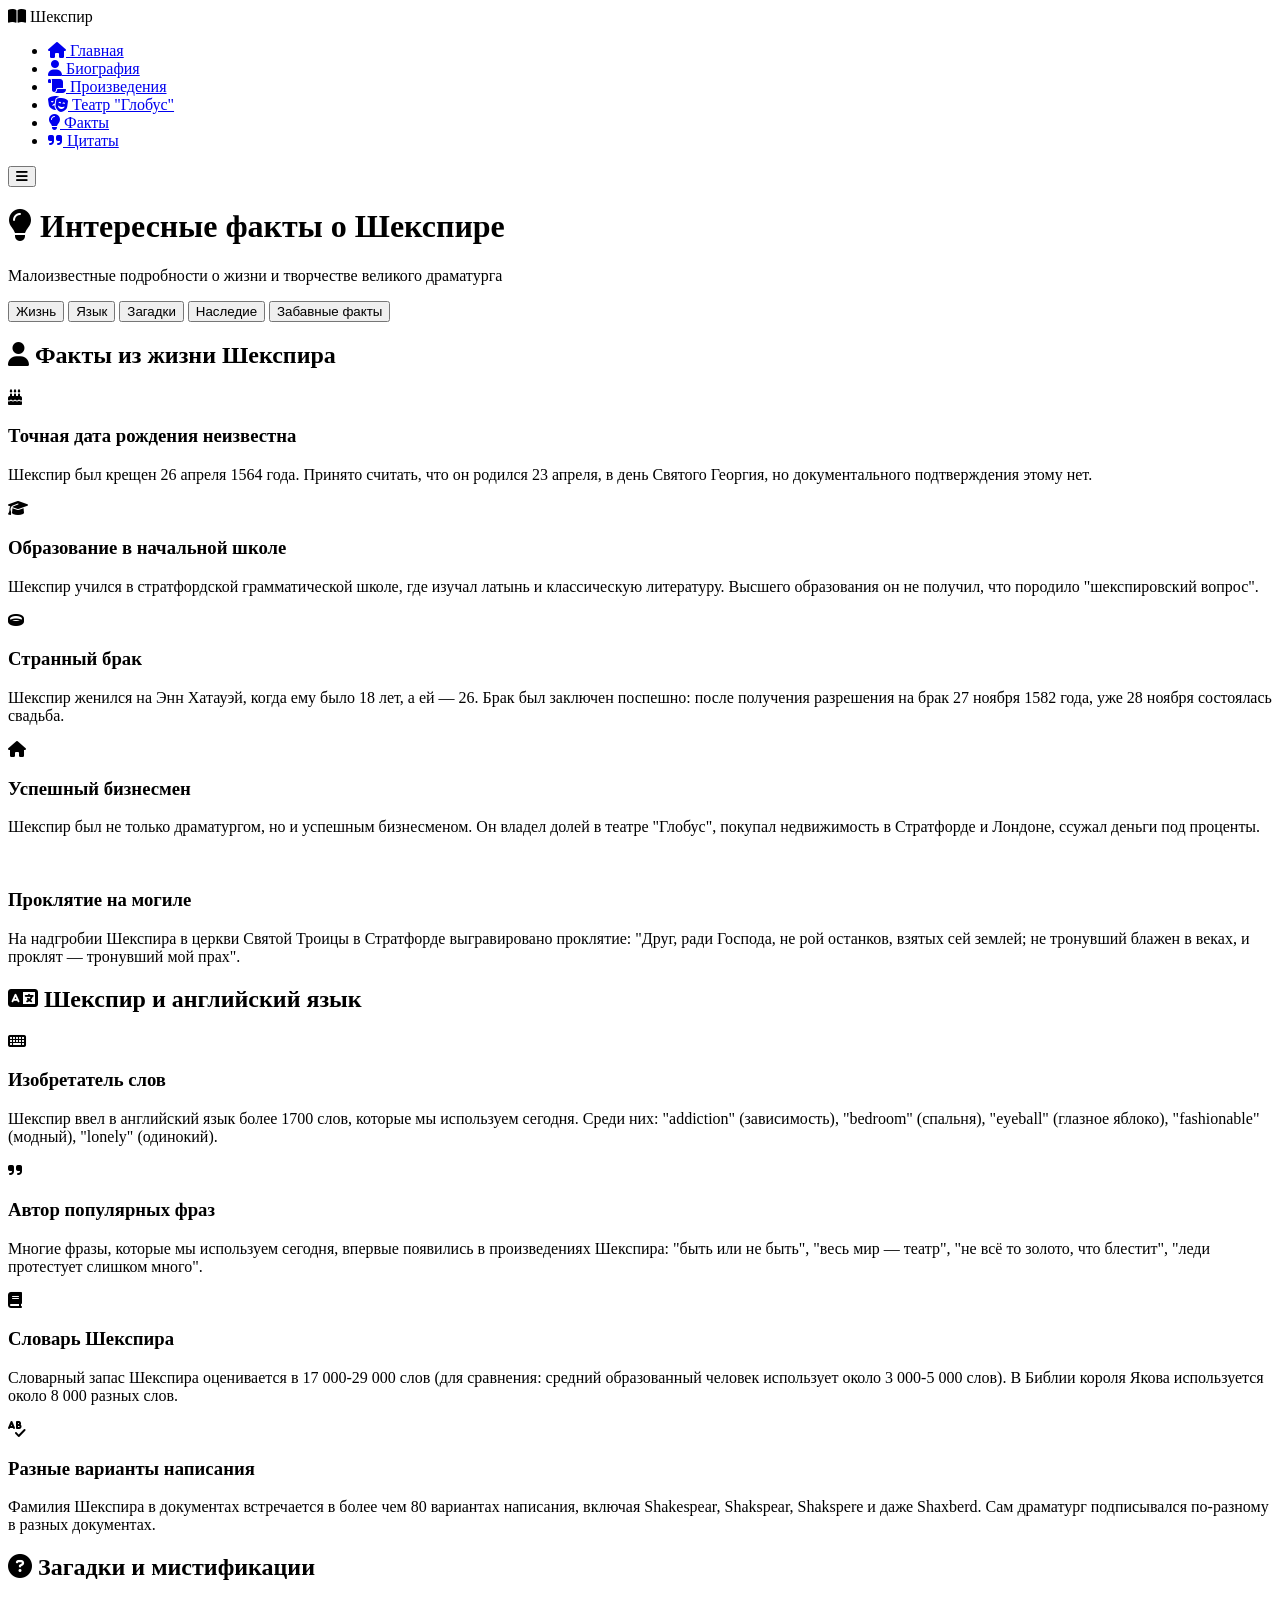
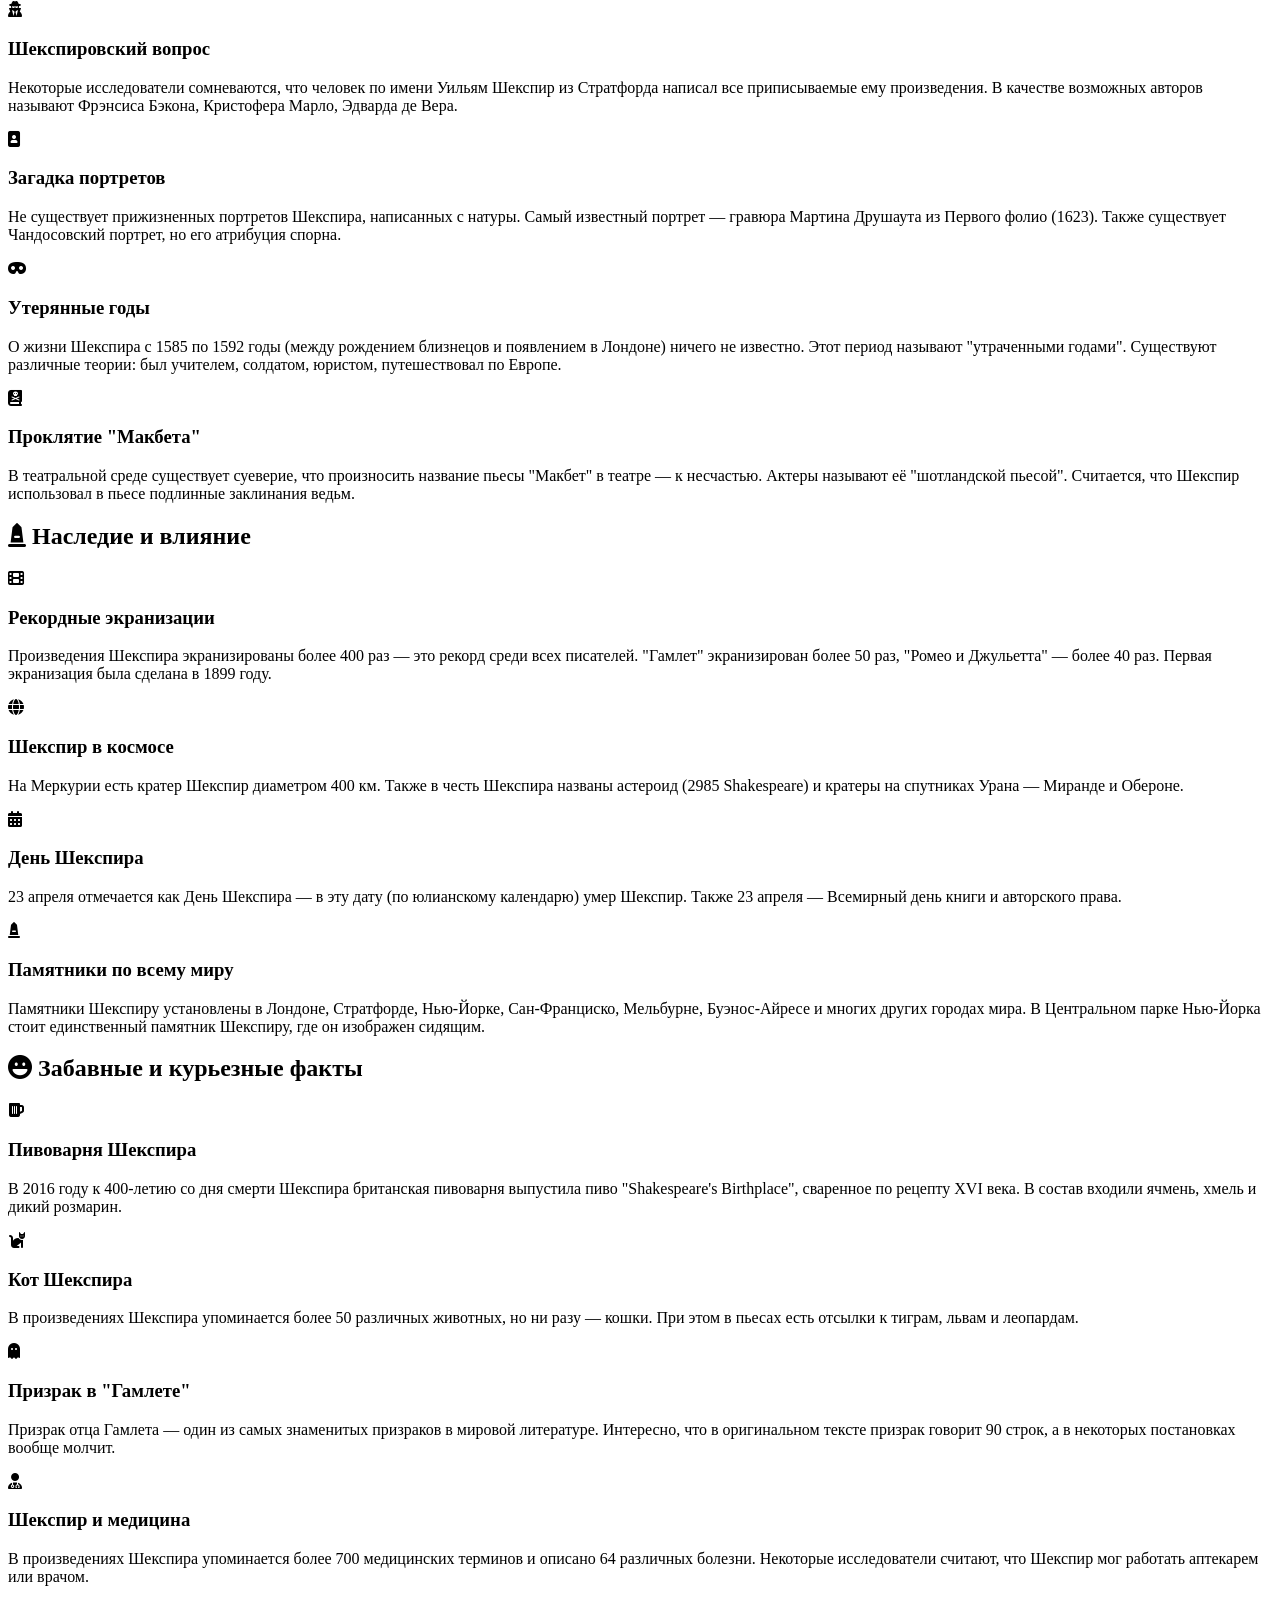
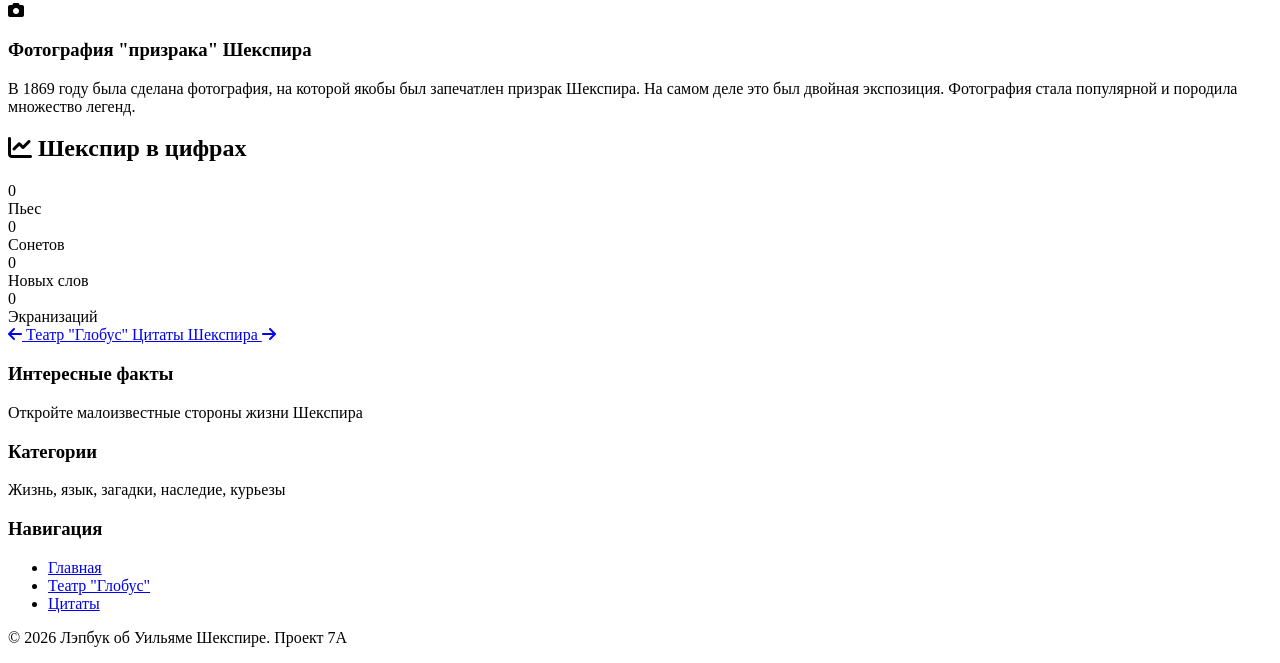
==== facts.html @ 1943f9ec "Add files via upload" ====
<!DOCTYPE html>
<html lang="ru">
<head>
    <meta charset="UTF-8">
    <meta name="viewport" content="width=device-width, initial-scale=1.0">
    <title>Интересные факты о Шекспире</title>
    <link rel="stylesheet" href="https://cdnjs.cloudflare.com/ajax/libs/font-awesome/6.4.0/css/all.min.css">
    <link rel="stylesheet" href="css/style.css">
    <link rel="stylesheet" href="css/facts.css">
</head>
<body>
    <div class="container">
        <nav class="main-nav">
            <div class="nav-brand">
                <i class="fas fa-book-open"></i>
                <span>Шекспир</span>
            </div>
            <ul class="nav-menu">
                <li class="nav-item"><a href="index.html"><i class="fas fa-home"></i> Главная</a></li>
                <li class="nav-item"><a href="biography.html"><i class="fas fa-user"></i> Биография</a></li>
                <li class="nav-item"><a href="works.html"><i class="fas fa-scroll"></i> Произведения</a></li>
                <li class="nav-item"><a href="theater.html"><i class="fas fa-theater-masks"></i> Театр "Глобус"</a></li>
                <li class="nav-item active"><a href="facts.html"><i class="fas fa-lightbulb"></i> Факты</a></li>
                <li class="nav-item"><a href="quotes.html"><i class="fas fa-quote-right"></i> Цитаты</a></li>
            </ul>
            <button class="nav-toggle" id="navToggle">
                <i class="fas fa-bars"></i>
            </button>
        </nav>

        <main class="page-content">
            <div class="page-header">
                <h1><i class="fas fa-lightbulb"></i> Интересные факты о Шекспире</h1>
                <p class="page-subtitle">Малоизвестные подробности о жизни и творчестве великого драматурга</p>
            </div>
            
            <div class="facts-categories">
                <div class="category-tabs">
                    <button class="fact-tab active" data-category="life">Жизнь</button>
                    <button class="fact-tab" data-category="language">Язык</button>
                    <button class="fact-tab" data-category="mysteries">Загадки</button>
                    <button class="fact-tab" data-category="legacy">Наследие</button>
                    <button class="fact-tab" data-category="fun">Забавные факты</button>
                </div>
                
                <div class="facts-container">
                    <!-- Жизнь -->
                    <div class="fact-category active" id="life">
                        <h2><i class="fas fa-user"></i> Факты из жизни Шекспира</h2>
                        
                        <div class="fact-card">
                            <div class="fact-icon"><i class="fas fa-birthday-cake"></i></div>
                            <div class="fact-content">
                                <h3>Точная дата рождения неизвестна</h3>
                                <p>Шекспир был крещен 26 апреля 1564 года. Принято считать, что он родился 23 апреля, в день Святого Георгия, но документального подтверждения этому нет.</p>
                            </div>
                        </div>
                        
                        <div class="fact-card">
                            <div class="fact-icon"><i class="fas fa-graduation-cap"></i></div>
                            <div class="fact-content">
                                <h3>Образование в начальной школе</h3>
                                <p>Шекспир учился в стратфордской грамматической школе, где изучал латынь и классическую литературу. Высшего образования он не получил, что породило "шекспировский вопрос".</p>
                            </div>
                        </div>
                        
                        <div class="fact-card">
                            <div class="fact-icon"><i class="fas fa-ring"></i></div>
                            <div class="fact-content">
                                <h3>Странный брак</h3>
                                <p>Шекспир женился на Энн Хатауэй, когда ему было 18 лет, а ей — 26. Брак был заключен поспешно: после получения разрешения на брак 27 ноября 1582 года, уже 28 ноября состоялась свадьба.</p>
                            </div>
                        </div>
                        
                        <div class="fact-card">
                            <div class="fact-icon"><i class="fas fa-home"></i></div>
                            <div class="fact-content">
                                <h3>Успешный бизнесмен</h3>
                                <p>Шекспир был не только драматургом, но и успешным бизнесменом. Он владел долей в театре "Глобус", покупал недвижимость в Стратфорде и Лондоне, ссужал деньги под проценты.</p>
                            </div>
                        </div>
                        
                        <div class="fact-card">
                            <div class="fact-icon"><i class="fas fa-tombstone"></i></div>
                            <div class="fact-content">
                                <h3>Проклятие на могиле</h3>
                                <p>На надгробии Шекспира в церкви Святой Троицы в Стратфорде выгравировано проклятие: "Друг, ради Господа, не рой останков, взятых сей землей; не тронувший блажен в веках, и проклят — тронувший мой прах".</p>
                            </div>
                        </div>
                    </div>
                    
                    <!-- Язык -->
                    <div class="fact-category" id="language">
                        <h2><i class="fas fa-language"></i> Шекспир и английский язык</h2>
                        
                        <div class="fact-card">
                            <div class="fact-icon"><i class="fas fa-keyboard"></i></div>
                            <div class="fact-content">
                                <h3>Изобретатель слов</h3>
                                <p>Шекспир ввел в английский язык более 1700 слов, которые мы используем сегодня. Среди них: "addiction" (зависимость), "bedroom" (спальня), "eyeball" (глазное яблоко), "fashionable" (модный), "lonely" (одинокий).</p>
                            </div>
                        </div>
                        
                        <div class="fact-card">
                            <div class="fact-icon"><i class="fas fa-quote-right"></i></div>
                            <div class="fact-content">
                                <h3>Автор популярных фраз</h3>
                                <p>Многие фразы, которые мы используем сегодня, впервые появились в произведениях Шекспира: "быть или не быть", "весь мир — театр", "не всё то золото, что блестит", "леди протестует слишком много".</p>
                            </div>
                        </div>
                        
                        <div class="fact-card">
                            <div class="fact-icon"><i class="fas fa-book"></i></div>
                            <div class="fact-content">
                                <h3>Словарь Шекспира</h3>
                                <p>Словарный запас Шекспира оценивается в 17 000-29 000 слов (для сравнения: средний образованный человек использует около 3 000-5 000 слов). В Библии короля Якова используется около 8 000 разных слов.</p>
                            </div>
                        </div>
                        
                        <div class="fact-card">
                            <div class="fact-icon"><i class="fas fa-spell-check"></i></div>
                            <div class="fact-content">
                                <h3>Разные варианты написания</h3>
                                <p>Фамилия Шекспира в документах встречается в более чем 80 вариантах написания, включая Shakespear, Shakspear, Shakspere и даже Shaxberd. Сам драматург подписывался по-разному в разных документах.</p>
                            </div>
                        </div>
                    </div>
                    
                    <!-- Загадки -->
                    <div class="fact-category" id="mysteries">
                        <h2><i class="fas fa-question-circle"></i> Загадки и мистификации</h2>
                        
                        <div class="fact-card">
                            <div class="fact-icon"><i class="fas fa-user-secret"></i></div>
                            <div class="fact-content">
                                <h3>Шекспировский вопрос</h3>
                                <p>Некоторые исследователи сомневаются, что человек по имени Уильям Шекспир из Стратфорда написал все приписываемые ему произведения. В качестве возможных авторов называют Фрэнсиса Бэкона, Кристофера Марло, Эдварда де Вера.</p>
                            </div>
                        </div>
                        
                        <div class="fact-card">
                            <div class="fact-icon"><i class="fas fa-portrait"></i></div>
                            <div class="fact-content">
                                <h3>Загадка портретов</h3>
                                <p>Не существует прижизненных портретов Шекспира, написанных с натуры. Самый известный портрет — гравюра Мартина Друшаута из Первого фолио (1623). Также существует Чандосовский портрет, но его атрибуция спорна.</p>
                            </div>
                        </div>
                        
                        <div class="fact-card">
                            <div class="fact-icon"><i class="fas fa-mask"></i></div>
                            <div class="fact-content">
                                <h3>Утерянные годы</h3>
                                <p>О жизни Шекспира с 1585 по 1592 годы (между рождением близнецов и появлением в Лондоне) ничего не известно. Этот период называют "утраченными годами". Существуют различные теории: был учителем, солдатом, юристом, путешествовал по Европе.</p>
                            </div>
                        </div>
                        
                        <div class="fact-card">
                            <div class="fact-icon"><i class="fas fa-book-dead"></i></div>
                            <div class="fact-content">
                                <h3>Проклятие "Макбета"</h3>
                                <p>В театральной среде существует суеверие, что произносить название пьесы "Макбет" в театре — к несчастью. Актеры называют её "шотландской пьесой". Считается, что Шекспир использовал в пьесе подлинные заклинания ведьм.</p>
                            </div>
                        </div>
                    </div>
                    
                    <!-- Наследие -->
                    <div class="fact-category" id="legacy">
                        <h2><i class="fas fa-monument"></i> Наследие и влияние</h2>
                        
                        <div class="fact-card">
                            <div class="fact-icon"><i class="fas fa-film"></i></div>
                            <div class="fact-content">
                                <h3>Рекордные экранизации</h3>
                                <p>Произведения Шекспира экранизированы более 400 раз — это рекорд среди всех писателей. "Гамлет" экранизирован более 50 раз, "Ромео и Джульетта" — более 40 раз. Первая экранизация была сделана в 1899 году.</p>
                            </div>
                        </div>
                        
                        <div class="fact-card">
                            <div class="fact-icon"><i class="fas fa-globe"></i></div>
                            <div class="fact-content">
                                <h3>Шекспир в космосе</h3>
                                <p>На Меркурии есть кратер Шекспир диаметром 400 км. Также в честь Шекспира названы астероид (2985 Shakespeare) и кратеры на спутниках Урана — Миранде и Обероне.</p>
                            </div>
                        </div>
                        
                        <div class="fact-card">
                            <div class="fact-icon"><i class="fas fa-calendar-alt"></i></div>
                            <div class="fact-content">
                                <h3>День Шекспира</h3>
                                <p>23 апреля отмечается как День Шекспира — в эту дату (по юлианскому календарю) умер Шекспир. Также 23 апреля — Всемирный день книги и авторского права.</p>
                            </div>
                        </div>
                        
                        <div class="fact-card">
                            <div class="fact-icon"><i class="fas fa-monument"></i></div>
                            <div class="fact-content">
                                <h3>Памятники по всему миру</h3>
                                <p>Памятники Шекспиру установлены в Лондоне, Стратфорде, Нью-Йорке, Сан-Франциско, Мельбурне, Буэнос-Айресе и многих других городах мира. В Центральном парке Нью-Йорка стоит единственный памятник Шекспиру, где он изображен сидящим.</p>
                            </div>
                        </div>
                    </div>
                    
                    <!-- Забавные факты -->
                    <div class="fact-category" id="fun">
                        <h2><i class="fas fa-laugh"></i> Забавные и курьезные факты</h2>
                        
                        <div class="fact-card">
                            <div class="fact-icon"><i class="fas fa-beer"></i></div>
                            <div class="fact-content">
                                <h3>Пивоварня Шекспира</h3>
                                <p>В 2016 году к 400-летию со дня смерти Шекспира британская пивоварня выпустила пиво "Shakespeare's Birthplace", сваренное по рецепту XVI века. В состав входили ячмень, хмель и дикий розмарин.</p>
                            </div>
                        </div>
                        
                        <div class="fact-card">
                            <div class="fact-icon"><i class="fas fa-cat"></i></div>
                            <div class="fact-content">
                                <h3>Кот Шекспира</h3>
                                <p>В произведениях Шекспира упоминается более 50 различных животных, но ни разу — кошки. При этом в пьесах есть отсылки к тиграм, львам и леопардам.</p>
                            </div>
                        </div>
                        
                        <div class="fact-card">
                            <div class="fact-icon"><i class="fas fa-ghost"></i></div>
                            <div class="fact-content">
                                <h3>Призрак в "Гамлете"</h3>
                                <p>Призрак отца Гамлета — один из самых знаменитых призраков в мировой литературе. Интересно, что в оригинальном тексте призрак говорит 90 строк, а в некоторых постановках вообще молчит.</p>
                            </div>
                        </div>
                        
                        <div class="fact-card">
                            <div class="fact-icon"><i class="fas fa-user-md"></i></div>
                            <div class="fact-content">
                                <h3>Шекспир и медицина</h3>
                                <p>В произведениях Шекспира упоминается более 700 медицинских терминов и описано 64 различных болезни. Некоторые исследователи считают, что Шекспир мог работать аптекарем или врачом.</p>
                            </div>
                        </div>
                        
                        <div class="fact-card">
                            <div class="fact-icon"><i class="fas fa-camera"></i></div>
                            <div class="fact-content">
                                <h3>Фотография "призрака" Шекспира</h3>
                                <p>В 1869 году была сделана фотография, на которой якобы был запечатлен призрак Шекспира. На самом деле это был двойная экспозиция. Фотография стала популярной и породила множество легенд.</p>
                            </div>
                        </div>
                    </div>
                </div>
            </div>
            
            <div class="facts-counter">
                <h2><i class="fas fa-chart-line"></i> Шекспир в цифрах</h2>
                <div class="counter-grid">
                    <div class="counter-item">
                        <div class="counter-number" data-count="38">0</div>
                        <div class="counter-label">Пьес</div>
                    </div>
                    <div class="counter-item">
                        <div class="counter-number" data-count="154">0</div>
                        <div class="counter-label">Сонетов</div>
                    </div>
                    <div class="counter-item">
                        <div class="counter-number" data-count="1700">0</div>
                        <div class="counter-label">Новых слов</div>
                    </div>
                    <div class="counter-item">
                        <div class="counter-number" data-count="400">0</div>
                        <div class="counter-label">Экранизаций</div>
                    </div>
                </div>
            </div>
            
            <div class="page-navigation">
                <a href="theater.html" class="nav-button prev-button">
                    <i class="fas fa-arrow-left"></i> Театр "Глобус"
                </a>
                <a href="quotes.html" class="nav-button next-button">
                    Цитаты Шекспира <i class="fas fa-arrow-right"></i>
                </a>
            </div>
        </main>
        
        <footer>
            <div class="footer-content">
                <div class="footer-section">
                    <h3>Интересные факты</h3>
                    <p>Откройте малоизвестные стороны жизни Шекспира</p>
                </div>
                <div class="footer-section">
                    <h3>Категории</h3>
                    <p>Жизнь, язык, загадки, наследие, курьезы</p>
                </div>
                <div class="footer-section">
                    <h3>Навигация</h3>
                    <ul class="footer-nav">
                        <li><a href="index.html">Главная</a></li>
                        <li><a href="theater.html">Театр "Глобус"</a></li>
                        <li><a href="quotes.html">Цитаты</a></li>
                    </ul>
                </div>
            </div>
            <div class="footer-bottom">
                <p>© 2026 Лэпбук об Уильяме Шекспире. Проект 7А</p>
            </div>
        </footer>
    </div>

    <script src="js/script.js"></script>
    <script src="js/facts.js"></script>
</body>
</html>
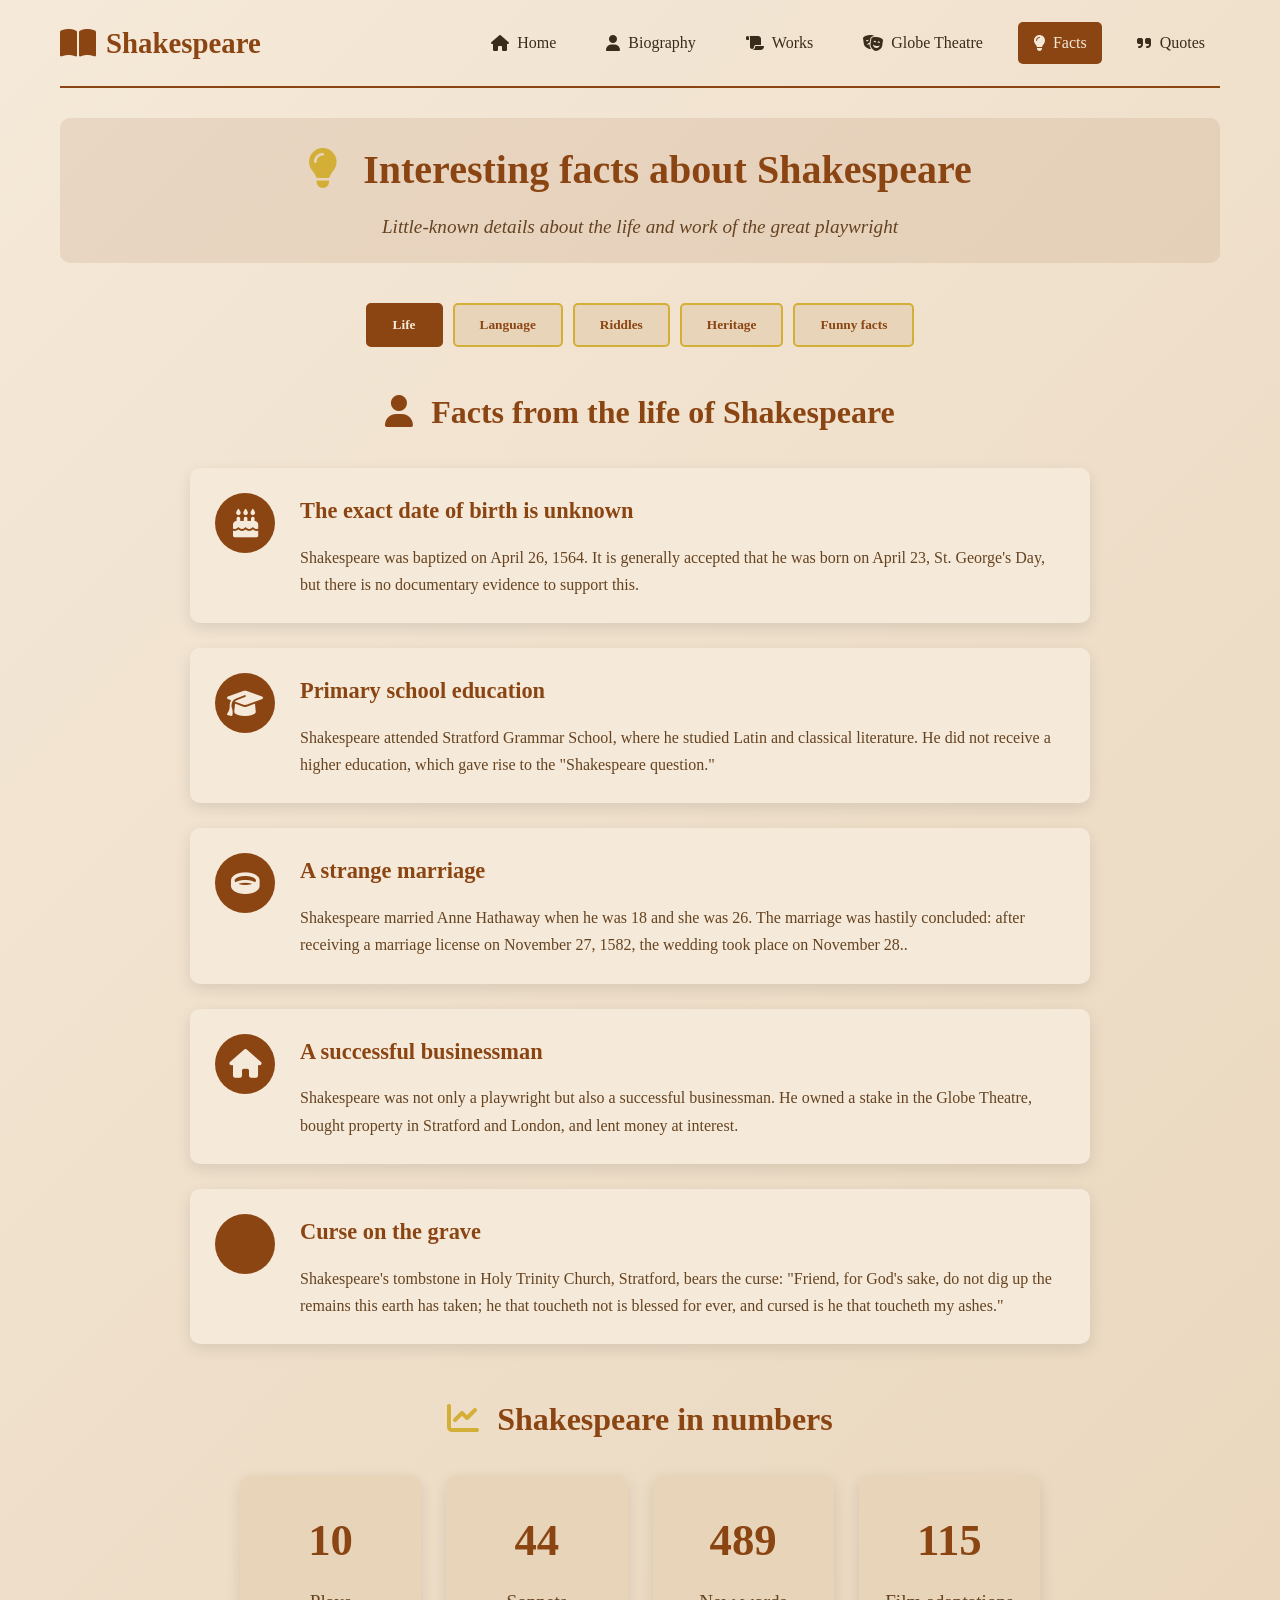
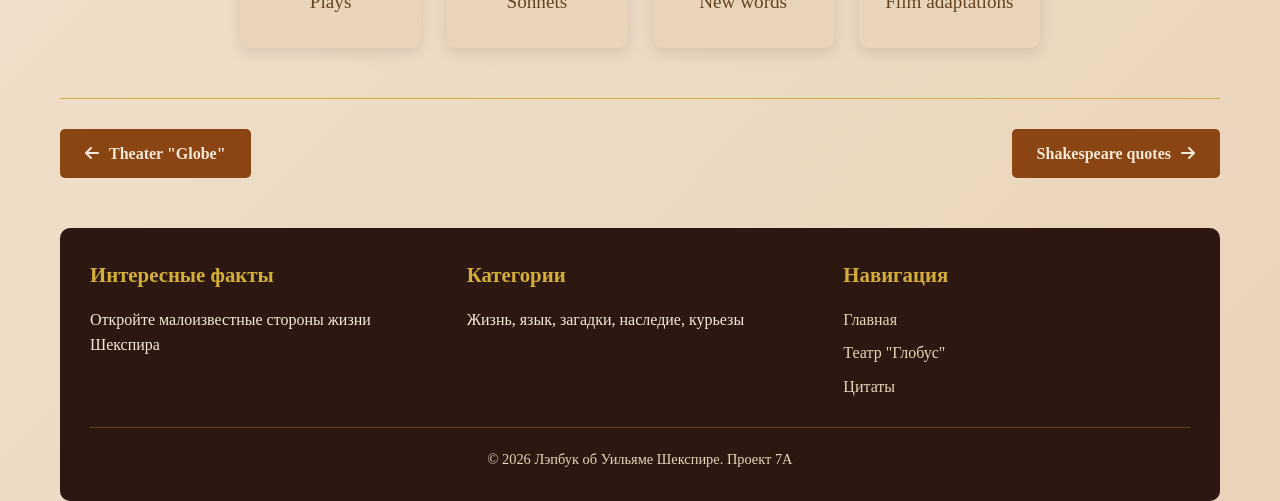
==== commit ef2cf154: "Update facts.html" ====
--- a/facts.html
+++ b/facts.html
@@ -3,7 +3,7 @@
 <head>
     <meta charset="UTF-8">
     <meta name="viewport" content="width=device-width, initial-scale=1.0">
-    <title>Интересные факты о Шекспире</title>
+    <title>Interesting facts about Shakespeare</title>
     <link rel="stylesheet" href="https://cdnjs.cloudflare.com/ajax/libs/font-awesome/6.4.0/css/all.min.css">
     <link rel="stylesheet" href="css/style.css">
     <link rel="stylesheet" href="css/facts.css">
@@ -13,15 +13,15 @@
         <nav class="main-nav">
             <div class="nav-brand">
                 <i class="fas fa-book-open"></i>
-                <span>Шекспир</span>
+                <span>Shakespeare</span>
             </div>
             <ul class="nav-menu">
-                <li class="nav-item"><a href="index.html"><i class="fas fa-home"></i> Главная</a></li>
-                <li class="nav-item"><a href="biography.html"><i class="fas fa-user"></i> Биография</a></li>
-                <li class="nav-item"><a href="works.html"><i class="fas fa-scroll"></i> Произведения</a></li>
-                <li class="nav-item"><a href="theater.html"><i class="fas fa-theater-masks"></i> Театр "Глобус"</a></li>
-                <li class="nav-item active"><a href="facts.html"><i class="fas fa-lightbulb"></i> Факты</a></li>
-                <li class="nav-item"><a href="quotes.html"><i class="fas fa-quote-right"></i> Цитаты</a></li>
+                <li class="nav-item"><a href="index.html"><i class="fas fa-home"></i> Home</a></li>
+                <li class="nav-item"><a href="biography.html"><i class="fas fa-user"></i> Biography</a></li>
+                <li class="nav-item"><a href="works.html"><i class="fas fa-scroll"></i> Works</a></li>
+                <li class="nav-item"><a href="theater.html"><i class="fas fa-theater-masks"></i> Globe Theatre</a></li>
+                <li class="nav-item active"><a href="facts.html"><i class="fas fa-lightbulb"></i> Facts</a></li>
+                <li class="nav-item"><a href="quotes.html"><i class="fas fa-quote-right"></i> Quotes</a></li>
             </ul>
             <button class="nav-toggle" id="navToggle">
                 <i class="fas fa-bars"></i>
@@ -30,118 +30,118 @@
 
         <main class="page-content">
             <div class="page-header">
-                <h1><i class="fas fa-lightbulb"></i> Интересные факты о Шекспире</h1>
-                <p class="page-subtitle">Малоизвестные подробности о жизни и творчестве великого драматурга</p>
+                <h1><i class="fas fa-lightbulb"></i> Interesting facts about Shakespeare</h1>
+                <p class="page-subtitle">Little-known details about the life and work of the great playwright</p>
             </div>
             
             <div class="facts-categories">
                 <div class="category-tabs">
-                    <button class="fact-tab active" data-category="life">Жизнь</button>
-                    <button class="fact-tab" data-category="language">Язык</button>
-                    <button class="fact-tab" data-category="mysteries">Загадки</button>
-                    <button class="fact-tab" data-category="legacy">Наследие</button>
-                    <button class="fact-tab" data-category="fun">Забавные факты</button>
+                    <button class="fact-tab active" data-category="life">Life</button>
+                    <button class="fact-tab" data-category="language">Language</button>
+                    <button class="fact-tab" data-category="mysteries">Riddles</button>
+                    <button class="fact-tab" data-category="legacy">Heritage</button>
+                    <button class="fact-tab" data-category="fun">Funny facts</button>
                 </div>
                 
                 <div class="facts-container">
                     <!-- Жизнь -->
                     <div class="fact-category active" id="life">
-                        <h2><i class="fas fa-user"></i> Факты из жизни Шекспира</h2>
+                        <h2><i class="fas fa-user"></i> Facts from the life of Shakespeare</h2>
                         
                         <div class="fact-card">
                             <div class="fact-icon"><i class="fas fa-birthday-cake"></i></div>
                             <div class="fact-content">
-                                <h3>Точная дата рождения неизвестна</h3>
-                                <p>Шекспир был крещен 26 апреля 1564 года. Принято считать, что он родился 23 апреля, в день Святого Георгия, но документального подтверждения этому нет.</p>
+                                <h3>The exact date of birth is unknown</h3>
+                                <p>Shakespeare was baptized on April 26, 1564. It is generally accepted that he was born on April 23, St. George's Day, but there is no documentary evidence to support this.</p>
                             </div>
                         </div>
                         
                         <div class="fact-card">
                             <div class="fact-icon"><i class="fas fa-graduation-cap"></i></div>
                             <div class="fact-content">
-                                <h3>Образование в начальной школе</h3>
-                                <p>Шекспир учился в стратфордской грамматической школе, где изучал латынь и классическую литературу. Высшего образования он не получил, что породило "шекспировский вопрос".</p>
+                                <h3>Primary school education</h3>
+                                <p>Shakespeare attended Stratford Grammar School, where he studied Latin and classical literature. He did not receive a higher education, which gave rise to the "Shakespeare question."</p>
                             </div>
                         </div>
                         
                         <div class="fact-card">
                             <div class="fact-icon"><i class="fas fa-ring"></i></div>
                             <div class="fact-content">
-                                <h3>Странный брак</h3>
-                                <p>Шекспир женился на Энн Хатауэй, когда ему было 18 лет, а ей — 26. Брак был заключен поспешно: после получения разрешения на брак 27 ноября 1582 года, уже 28 ноября состоялась свадьба.</p>
+                                <h3>A strange marriage</h3>
+                                <p>Shakespeare married Anne Hathaway when he was 18 and she was 26. The marriage was hastily concluded: after receiving a marriage license on November 27, 1582, the wedding took place on November 28..</p>
                             </div>
                         </div>
                         
                         <div class="fact-card">
                             <div class="fact-icon"><i class="fas fa-home"></i></div>
                             <div class="fact-content">
-                                <h3>Успешный бизнесмен</h3>
-                                <p>Шекспир был не только драматургом, но и успешным бизнесменом. Он владел долей в театре "Глобус", покупал недвижимость в Стратфорде и Лондоне, ссужал деньги под проценты.</p>
+                                <h3>A successful businessman</h3>
+                                <p>Shakespeare was not only a playwright but also a successful businessman. He owned a stake in the Globe Theatre, bought property in Stratford and London, and lent money at interest.</p>
                             </div>
                         </div>
                         
                         <div class="fact-card">
                             <div class="fact-icon"><i class="fas fa-tombstone"></i></div>
                             <div class="fact-content">
-                                <h3>Проклятие на могиле</h3>
-                                <p>На надгробии Шекспира в церкви Святой Троицы в Стратфорде выгравировано проклятие: "Друг, ради Господа, не рой останков, взятых сей землей; не тронувший блажен в веках, и проклят — тронувший мой прах".</p>
+                                <h3>Curse on the grave</h3>
+                                <p>Shakespeare's tombstone in Holy Trinity Church, Stratford, bears the curse: "Friend, for God's sake, do not dig up the remains this earth has taken; he that toucheth not is blessed for ever, and cursed is he that toucheth my ashes."</p>
                             </div>
                         </div>
                     </div>
                     
                     <!-- Язык -->
                     <div class="fact-category" id="language">
-                        <h2><i class="fas fa-language"></i> Шекспир и английский язык</h2>
+                        <h2><i class="fas fa-language"></i> Shakespeare and the English language</h2>
                         
                         <div class="fact-card">
                             <div class="fact-icon"><i class="fas fa-keyboard"></i></div>
                             <div class="fact-content">
-                                <h3>Изобретатель слов</h3>
-                                <p>Шекспир ввел в английский язык более 1700 слов, которые мы используем сегодня. Среди них: "addiction" (зависимость), "bedroom" (спальня), "eyeball" (глазное яблоко), "fashionable" (модный), "lonely" (одинокий).</p>
+                                <h3>Inventor of words</h3>
+                                <p>Shakespeare introduced more than 1,700 words into the English language that we use today. Among them: "addiction," "bedroom," "eyeball," "fashionable," and "lonely."</p>
                             </div>
                         </div>
                         
                         <div class="fact-card">
                             <div class="fact-icon"><i class="fas fa-quote-right"></i></div>
                             <div class="fact-content">
-                                <h3>Автор популярных фраз</h3>
-                                <p>Многие фразы, которые мы используем сегодня, впервые появились в произведениях Шекспира: "быть или не быть", "весь мир — театр", "не всё то золото, что блестит", "леди протестует слишком много".</p>
+                                <h3>Author of popular phrases</h3>
+                                <p>Many phrases we use today first appeared in Shakespeare's works: "to be or not to be," "all the world's a stage," "all that glitters is not gold," "a lady protests too much."</p>
                             </div>
                         </div>
                         
                         <div class="fact-card">
                             <div class="fact-icon"><i class="fas fa-book"></i></div>
                             <div class="fact-content">
-                                <h3>Словарь Шекспира</h3>
-                                <p>Словарный запас Шекспира оценивается в 17 000-29 000 слов (для сравнения: средний образованный человек использует около 3 000-5 000 слов). В Библии короля Якова используется около 8 000 разных слов.</p>
+                                <h3>Shakespeare's Dictionary</h3>
+                                <p>Shakespeare's vocabulary is estimated at 17,000-29,000 words (by comparison, the average educated person uses about 3,000-5,000 words). The King James Version uses about 8,000 different words.</p>
                             </div>
                         </div>
                         
                         <div class="fact-card">
                             <div class="fact-icon"><i class="fas fa-spell-check"></i></div>
                             <div class="fact-content">
-                                <h3>Разные варианты написания</h3>
-                                <p>Фамилия Шекспира в документах встречается в более чем 80 вариантах написания, включая Shakespear, Shakspear, Shakspere и даже Shaxberd. Сам драматург подписывался по-разному в разных документах.</p>
+                                <h3>Different spelling options</h3>
+                                <p>Shakespeare's surname appears in documents with over 80 spelling variations, including Shakespear, Shakspear, Shakspere, and even Shaxberd. The playwright himself signed his name differently in different documents.</p>
                             </div>
                         </div>
                     </div>
                     
                     <!-- Загадки -->
                     <div class="fact-category" id="mysteries">
-                        <h2><i class="fas fa-question-circle"></i> Загадки и мистификации</h2>
+                        <h2><i class="fas fa-question-circle"></i> Riddles and hoaxes</h2>
                         
                         <div class="fact-card">
                             <div class="fact-icon"><i class="fas fa-user-secret"></i></div>
                             <div class="fact-content">
-                                <h3>Шекспировский вопрос</h3>
-                                <p>Некоторые исследователи сомневаются, что человек по имени Уильям Шекспир из Стратфорда написал все приписываемые ему произведения. В качестве возможных авторов называют Фрэнсиса Бэкона, Кристофера Марло, Эдварда де Вера.</p>
+                                <h3>The Shakespearean Question</h3>
+                                <p>Some scholars doubt that a man named William Shakespeare of Stratford wrote all the works attributed to him. Francis Bacon, Christopher Marlowe, and Edward de Vere have been suggested as possible authors.</p>
                             </div>
                         </div>
                         
                         <div class="fact-card">
                             <div class="fact-icon"><i class="fas fa-portrait"></i></div>
                             <div class="fact-content">
-                                <h3>Загадка портретов</h3>
+                                <h3>The Mystery of Portraits</h3>
                                 <p>Не существует прижизненных портретов Шекспира, написанных с натуры. Самый известный портрет — гравюра Мартина Друшаута из Первого фолио (1623). Также существует Чандосовский портрет, но его атрибуция спорна.</p>
                             </div>
                         </div>
@@ -149,98 +149,98 @@
                         <div class="fact-card">
                             <div class="fact-icon"><i class="fas fa-mask"></i></div>
                             <div class="fact-content">
-                                <h3>Утерянные годы</h3>
-                                <p>О жизни Шекспира с 1585 по 1592 годы (между рождением близнецов и появлением в Лондоне) ничего не известно. Этот период называют "утраченными годами". Существуют различные теории: был учителем, солдатом, юристом, путешествовал по Европе.</p>
+                                <h3>Lost Years</h3>
+                                <p>Nothing is known about Shakespeare's life from 1585 to 1592 (between the birth of the twins and his arrival in London). This period is known as the "Lost Years." Various theories exist: he was a teacher, a soldier, a lawyer, or traveled throughout Europe.</p>
                             </div>
                         </div>
                         
                         <div class="fact-card">
                             <div class="fact-icon"><i class="fas fa-book-dead"></i></div>
                             <div class="fact-content">
-                                <h3>Проклятие "Макбета"</h3>
-                                <p>В театральной среде существует суеверие, что произносить название пьесы "Макбет" в театре — к несчастью. Актеры называют её "шотландской пьесой". Считается, что Шекспир использовал в пьесе подлинные заклинания ведьм.</p>
+                                <h3>The Curse of Macbeth</h3>
+                                <p>There's a superstition in the theater that uttering the title of "Macbeth" in the theater brings bad luck. Actors call it "the Scottish play." Shakespeare is believed to have used actual witchcraft in the play.</p>
                             </div>
                         </div>
                     </div>
                     
                     <!-- Наследие -->
                     <div class="fact-category" id="legacy">
-                        <h2><i class="fas fa-monument"></i> Наследие и влияние</h2>
+                        <h2><i class="fas fa-monument"></i> Legacy and influence</h2>
                         
                         <div class="fact-card">
                             <div class="fact-icon"><i class="fas fa-film"></i></div>
                             <div class="fact-content">
-                                <h3>Рекордные экранизации</h3>
-                                <p>Произведения Шекспира экранизированы более 400 раз — это рекорд среди всех писателей. "Гамлет" экранизирован более 50 раз, "Ромео и Джульетта" — более 40 раз. Первая экранизация была сделана в 1899 году.</p>
+                                <h3>Record-breaking film adaptations</h3>
+                                <p>Shakespeare's works have been adapted for the screen over 400 times—a record for any writer. "Hamlet" has been adapted for the screen over 50 times, and "Romeo and Juliet" over 40 times. The first adaptation was made in 1899.</p>
                             </div>
                         </div>
                         
                         <div class="fact-card">
                             <div class="fact-icon"><i class="fas fa-globe"></i></div>
                             <div class="fact-content">
-                                <h3>Шекспир в космосе</h3>
-                                <p>На Меркурии есть кратер Шекспир диаметром 400 км. Также в честь Шекспира названы астероид (2985 Shakespeare) и кратеры на спутниках Урана — Миранде и Обероне.</p>
+                                <h3>Shakespeare in Space</h3>
+                                <p>On Mercury, there is a crater called Shakespeare, 400 km in diameter. An asteroid (2985 Shakespeare) and craters on Uranus's moons, Miranda and Oberon, are also named after Shakespeare.</p>
                             </div>
                         </div>
                         
                         <div class="fact-card">
                             <div class="fact-icon"><i class="fas fa-calendar-alt"></i></div>
                             <div class="fact-content">
-                                <h3>День Шекспира</h3>
-                                <p>23 апреля отмечается как День Шекспира — в эту дату (по юлианскому календарю) умер Шекспир. Также 23 апреля — Всемирный день книги и авторского права.</p>
+                                <h3>Shakespeare Day</h3>
+                                <p>April 23 is celebrated as Shakespeare Day, the date Shakespeare died on (according to the Julian calendar). April 23 is also World Book and Copyright Day..</p>
                             </div>
                         </div>
                         
                         <div class="fact-card">
                             <div class="fact-icon"><i class="fas fa-monument"></i></div>
                             <div class="fact-content">
-                                <h3>Памятники по всему миру</h3>
-                                <p>Памятники Шекспиру установлены в Лондоне, Стратфорде, Нью-Йорке, Сан-Франциско, Мельбурне, Буэнос-Айресе и многих других городах мира. В Центральном парке Нью-Йорка стоит единственный памятник Шекспиру, где он изображен сидящим.</p>
+                                <h3>Monuments around the world</h3>
+                                <p>Shakespeare monuments have been erected in London, Stratford, New York, San Francisco, Melbourne, Buenos Aires, and many other cities around the world. New York's Central Park boasts the only Shakespeare monument depicting him seated.</p>
                             </div>
                         </div>
                     </div>
                     
-                    <!-- Забавные факты -->
+                    <!-- Забавные facts -->
                     <div class="fact-category" id="fun">
-                        <h2><i class="fas fa-laugh"></i> Забавные и курьезные факты</h2>
+                        <h2><i class="fas fa-laugh"></i> Funny and curious facts</h2>
                         
                         <div class="fact-card">
                             <div class="fact-icon"><i class="fas fa-beer"></i></div>
                             <div class="fact-content">
-                                <h3>Пивоварня Шекспира</h3>
-                                <p>В 2016 году к 400-летию со дня смерти Шекспира британская пивоварня выпустила пиво "Shakespeare's Birthplace", сваренное по рецепту XVI века. В состав входили ячмень, хмель и дикий розмарин.</p>
+                                <h3>Shakespeare Brewery</h3>
+                                <p>In 2016, to mark the 400th anniversary of Shakespeare's death, a British brewery released "Shakespeare's Birthplace," a beer brewed according to a 16th-century recipe that included barley, hops, and wild rosemary.</p>
                             </div>
                         </div>
                         
                         <div class="fact-card">
                             <div class="fact-icon"><i class="fas fa-cat"></i></div>
                             <div class="fact-content">
-                                <h3>Кот Шекспира</h3>
-                                <p>В произведениях Шекспира упоминается более 50 различных животных, но ни разу — кошки. При этом в пьесах есть отсылки к тиграм, львам и леопардам.</p>
+                                <h3>Shakespeare's Cat</h3>
+                                <p>Shakespeare's works mention over 50 different animals, but never cats. However, the plays also include references to tigers, lions, and leopards..</p>
                             </div>
                         </div>
                         
                         <div class="fact-card">
                             <div class="fact-icon"><i class="fas fa-ghost"></i></div>
                             <div class="fact-content">
-                                <h3>Призрак в "Гамлете"</h3>
-                                <p>Призрак отца Гамлета — один из самых знаменитых призраков в мировой литературе. Интересно, что в оригинальном тексте призрак говорит 90 строк, а в некоторых постановках вообще молчит.</p>
+                                <h3>The Ghost in Hamlet</h3>
+                                <p>The ghost of Hamlet's father is one of the most famous ghosts in world literature. Interestingly, in the original text, the ghost speaks 90 lines, but in some productions, he speaks nothing at all.</p>
                             </div>
                         </div>
                         
                         <div class="fact-card">
                             <div class="fact-icon"><i class="fas fa-user-md"></i></div>
                             <div class="fact-content">
-                                <h3>Шекспир и медицина</h3>
-                                <p>В произведениях Шекспира упоминается более 700 медицинских терминов и описано 64 различных болезни. Некоторые исследователи считают, что Шекспир мог работать аптекарем или врачом.</p>
+                                <h3>Shakespeare and medicine</h3>
+                                <p>Shakespeare's works mention over 700 medical terms and describe 64 different diseases. Some researchers believe Shakespeare may have worked as an apothecary or physician.</p>
                             </div>
                         </div>
                         
                         <div class="fact-card">
                             <div class="fact-icon"><i class="fas fa-camera"></i></div>
                             <div class="fact-content">
-                                <h3>Фотография "призрака" Шекспира</h3>
-                                <p>В 1869 году была сделана фотография, на которой якобы был запечатлен призрак Шекспира. На самом деле это был двойная экспозиция. Фотография стала популярной и породила множество легенд.</p>
+                                <h3>A photograph of Shakespeare's "ghost"</h3>
+                                <p>In 1869, a photograph was taken that purported to capture Shakespeare's ghost. In reality, it was a double exposure. The photograph became popular and gave rise to numerous legends.</p>
                             </div>
                         </div>
                     </div>
@@ -248,33 +248,33 @@
             </div>
             
             <div class="facts-counter">
-                <h2><i class="fas fa-chart-line"></i> Шекспир в цифрах</h2>
+                <h2><i class="fas fa-chart-line"></i> Shakespeare in numbers</h2>
                 <div class="counter-grid">
                     <div class="counter-item">
                         <div class="counter-number" data-count="38">0</div>
-                        <div class="counter-label">Пьес</div>
+                        <div class="counter-label">Plays</div>
                     </div>
                     <div class="counter-item">
                         <div class="counter-number" data-count="154">0</div>
-                        <div class="counter-label">Сонетов</div>
+                        <div class="counter-label">Sonnets</div>
                     </div>
                     <div class="counter-item">
                         <div class="counter-number" data-count="1700">0</div>
-                        <div class="counter-label">Новых слов</div>
+                        <div class="counter-label">New words</div>
                     </div>
                     <div class="counter-item">
                         <div class="counter-number" data-count="400">0</div>
-                        <div class="counter-label">Экранизаций</div>
+                        <div class="counter-label">Film adaptations</div>
                     </div>
                 </div>
             </div>
             
             <div class="page-navigation">
                 <a href="theater.html" class="nav-button prev-button">
-                    <i class="fas fa-arrow-left"></i> Театр "Глобус"
+                    <i class="fas fa-arrow-left"></i> Theater "Globe"
                 </a>
                 <a href="quotes.html" class="nav-button next-button">
-                    Цитаты Шекспира <i class="fas fa-arrow-right"></i>
+                    Shakespeare quotes <i class="fas fa-arrow-right"></i>
                 </a>
             </div>
         </main>
@@ -307,4 +307,4 @@
     <script src="js/script.js"></script>
     <script src="js/facts.js"></script>
 </body>
-</html>+</html>
--- a/css/style.css
+++ b/css/style.css
@@ -0,0 +1,259 @@
+/* Основные стили для всех страниц */
+* {
+    margin: 0;
+    padding: 0;
+    box-sizing: border-box;
+    font-family: 'Georgia', serif;
+}
+
+body {
+    background: linear-gradient(135deg, #f5e9d9 0%, #e8d4b9 100%);
+    min-height: 100vh;
+    color: #3a2c1a;
+    line-height: 1.6;
+}
+
+.container {
+    max-width: 1200px;
+    margin: 0 auto;
+    padding: 0 20px;
+}
+
+/* Навигация */
+.main-nav {
+    display: flex;
+    justify-content: space-between;
+    align-items: center;
+    padding: 20px 0;
+    margin-bottom: 30px;
+    border-bottom: 2px solid #8b4513;
+}
+
+.nav-brand {
+    display: flex;
+    align-items: center;
+    font-size: 1.8rem;
+    font-weight: bold;
+    color: #8b4513;
+}
+
+.nav-brand i {
+    margin-right: 10px;
+    font-size: 2rem;
+}
+
+.nav-menu {
+    display: flex;
+    list-style: none;
+    gap: 20px;
+}
+
+.nav-item a {
+    text-decoration: none;
+    color: #3a2c1a;
+    padding: 8px 15px;
+    border-radius: 5px;
+    transition: all 0.3s ease;
+    display: flex;
+    align-items: center;
+    gap: 8px;
+}
+
+.nav-item a:hover {
+    background-color: #8b4513;
+    color: #f5e9d9;
+}
+
+.nav-item.active a {
+    background-color: #8b4513;
+    color: #f5e9d9;
+}
+
+.nav-toggle {
+    display: none;
+    background: none;
+    border: none;
+    font-size: 1.5rem;
+    color: #8b4513;
+    cursor: pointer;
+}
+
+/* Заголовок страницы */
+.page-header {
+    text-align: center;
+    margin-bottom: 40px;
+    padding: 20px;
+    background-color: rgba(139, 69, 19, 0.1);
+    border-radius: 10px;
+}
+
+.page-header h1 {
+    font-size: 2.5rem;
+    color: #8b4513;
+    margin-bottom: 10px;
+}
+
+.page-header h1 i {
+    margin-right: 15px;
+    color: #d4af37;
+}
+
+.page-subtitle {
+    font-size: 1.2rem;
+    color: #654321;
+    font-style: italic;
+}
+
+/* Основное содержимое */
+.page-content {
+    margin-bottom: 50px;
+}
+
+/* Навигация между страницами */
+.page-navigation {
+    display: flex;
+    justify-content: space-between;
+    margin-top: 50px;
+    padding-top: 30px;
+    border-top: 1px solid #d4af37;
+}
+
+.nav-button {
+    display: inline-flex;
+    align-items: center;
+    padding: 12px 25px;
+    background-color: #8b4513;
+    color: #f5e9d9;
+    text-decoration: none;
+    border-radius: 5px;
+    transition: all 0.3s ease;
+    font-weight: bold;
+}
+
+.nav-button:hover {
+    background-color: #a0522d;
+    transform: translateY(-3px);
+    box-shadow: 0 5px 15px rgba(0, 0, 0, 0.2);
+}
+
+.prev-button i {
+    margin-right: 10px;
+}
+
+.next-button i {
+    margin-left: 10px;
+}
+
+/* Футер */
+footer {
+    background-color: #2c1810;
+    color: #f5e9d9;
+    border-radius: 10px;
+    padding: 30px;
+    margin-top: 50px;
+}
+
+.footer-content {
+    display: grid;
+    grid-template-columns: repeat(3, 1fr);
+    gap: 30px;
+    margin-bottom: 20px;
+}
+
+.footer-section h3 {
+    color: #d4af37;
+    margin-bottom: 15px;
+    font-size: 1.3rem;
+}
+
+.footer-nav {
+    list-style: none;
+}
+
+.footer-nav li {
+    margin-bottom: 8px;
+}
+
+.footer-nav a {
+    color: #e8d4b9;
+    text-decoration: none;
+    transition: color 0.3s ease;
+}
+
+.footer-nav a:hover {
+    color: #d4af37;
+}
+
+.footer-bottom {
+    text-align: center;
+    padding-top: 20px;
+    border-top: 1px solid #654321;
+    font-size: 0.9rem;
+    color: #e8d4b9;
+}
+
+/* Анимации */
+@keyframes fadeIn {
+    from {
+        opacity: 0;
+        transform: translateY(20px);
+    }
+    to {
+        opacity: 1;
+        transform: translateY(0);
+    }
+}
+
+.fade-in {
+    animation: fadeIn 0.8s ease forwards;
+}
+
+/* Адаптивность */
+@media (max-width: 768px) {
+    .nav-menu {
+        display: none;
+        flex-direction: column;
+        position: absolute;
+        top: 80px;
+        right: 20px;
+        background-color: #f5e9d9;
+        padding: 20px;
+        border-radius: 10px;
+        box-shadow: 0 5px 15px rgba(0, 0, 0, 0.2);
+        z-index: 100;
+        width: 200px;
+    }
+    
+    .nav-menu.active {
+        display: flex;
+    }
+    
+    .nav-toggle {
+        display: block;
+    }
+    
+    .footer-content {
+        grid-template-columns: 1fr;
+        gap: 20px;
+    }
+    
+    .page-header h1 {
+        font-size: 2rem;
+    }
+}
+
+@media (max-width: 480px) {
+    .container {
+        padding: 0 15px;
+    }
+    
+    .page-navigation {
+        flex-direction: column;
+        gap: 15px;
+    }
+    
+    .nav-button {
+        text-align: center;
+        justify-content: center;
+    }
+}
--- a/css/facts.css
+++ b/css/facts.css
@@ -0,0 +1,187 @@
+/* Стили для страницы интересных фактов */
+.facts-categories {
+    margin-bottom: 50px;
+}
+
+.category-tabs {
+    display: flex;
+    justify-content: center;
+    gap: 10px;
+    margin-bottom: 40px;
+    flex-wrap: wrap;
+}
+
+.fact-tab {
+    padding: 12px 25px;
+    background-color: #e8d4b9;
+    border: 2px solid #d4af37;
+    border-radius: 5px;
+    color: #8b4513;
+    font-weight: bold;
+    cursor: pointer;
+    transition: all 0.3s ease;
+}
+
+.fact-tab:hover {
+    background-color: #d4af37;
+    color: #f5e9d9;
+}
+
+.fact-tab.active {
+    background-color: #8b4513;
+    color: #f5e9d9;
+    border-color: #8b4513;
+}
+
+.facts-container {
+    max-width: 900px;
+    margin: 0 auto;
+}
+
+.fact-category {
+    display: none;
+}
+
+.fact-category.active {
+    display: block;
+    animation: fadeIn 0.5s ease;
+}
+
+.fact-category h2 {
+    color: #8b4513;
+    margin-bottom: 30px;
+    font-size: 2rem;
+    text-align: center;
+}
+
+.fact-category h2 i {
+    margin-right: 10px;
+}
+
+/* Карточки фактов */
+.fact-card {
+    display: flex;
+    background-color: #f5e9d9;
+    padding: 25px;
+    border-radius: 10px;
+    margin-bottom: 25px;
+    box-shadow: 0 5px 15px rgba(0, 0, 0, 0.1);
+    align-items: flex-start;
+    transition: transform 0.3s ease;
+}
+
+.fact-card:hover {
+    transform: translateY(-5px);
+    box-shadow: 0 10px 25px rgba(0, 0, 0, 0.2);
+}
+
+.fact-icon {
+    background-color: #8b4513;
+    color: #f5e9d9;
+    width: 60px;
+    height: 60px;
+    border-radius: 50%;
+    display: flex;
+    justify-content: center;
+    align-items: center;
+    margin-right: 25px;
+    font-size: 1.8rem;
+    flex-shrink: 0;
+}
+
+.fact-content {
+    flex: 1;
+}
+
+.fact-content h3 {
+    color: #8b4513;
+    margin-bottom: 15px;
+    font-size: 1.4rem;
+}
+
+.fact-content p {
+    color: #654321;
+    line-height: 1.7;
+}
+
+/* Счетчик фактов */
+.facts-counter {
+    margin: 50px 0;
+    text-align: center;
+}
+
+.facts-counter h2 {
+    color: #8b4513;
+    margin-bottom: 30px;
+    font-size: 2rem;
+}
+
+.facts-counter h2 i {
+    margin-right: 10px;
+    color: #d4af37;
+}
+
+.counter-grid {
+    display: grid;
+    grid-template-columns: repeat(auto-fit, minmax(150px, 1fr));
+    gap: 25px;
+    max-width: 800px;
+    margin: 0 auto;
+}
+
+.counter-item {
+    background-color: #e8d4b9;
+    padding: 30px 20px;
+    border-radius: 10px;
+    box-shadow: 0 5px 15px rgba(0, 0, 0, 0.1);
+}
+
+.counter-number {
+    font-size: 2.8rem;
+    font-weight: bold;
+    color: #8b4513;
+    margin-bottom: 10px;
+}
+
+.counter-label {
+    font-size: 1.2rem;
+    color: #654321;
+}
+
+/* Адаптивность для страницы фактов */
+@media (max-width: 768px) {
+    .category-tabs {
+        gap: 5px;
+    }
+    
+    .fact-tab {
+        padding: 10px 15px;
+        font-size: 0.9rem;
+    }
+    
+    .fact-card {
+        flex-direction: column;
+        align-items: center;
+        text-align: center;
+    }
+    
+    .fact-icon {
+        margin-right: 0;
+        margin-bottom: 20px;
+    }
+    
+    .counter-grid {
+        grid-template-columns: repeat(2, 1fr);
+    }
+}
+
+@media (max-width: 480px) {
+    .fact-tab {
+        padding: 8px 12px;
+        font-size: 0.8rem;
+    }
+    
+    .counter-grid {
+        grid-template-columns: 1fr;
+    }
+}
